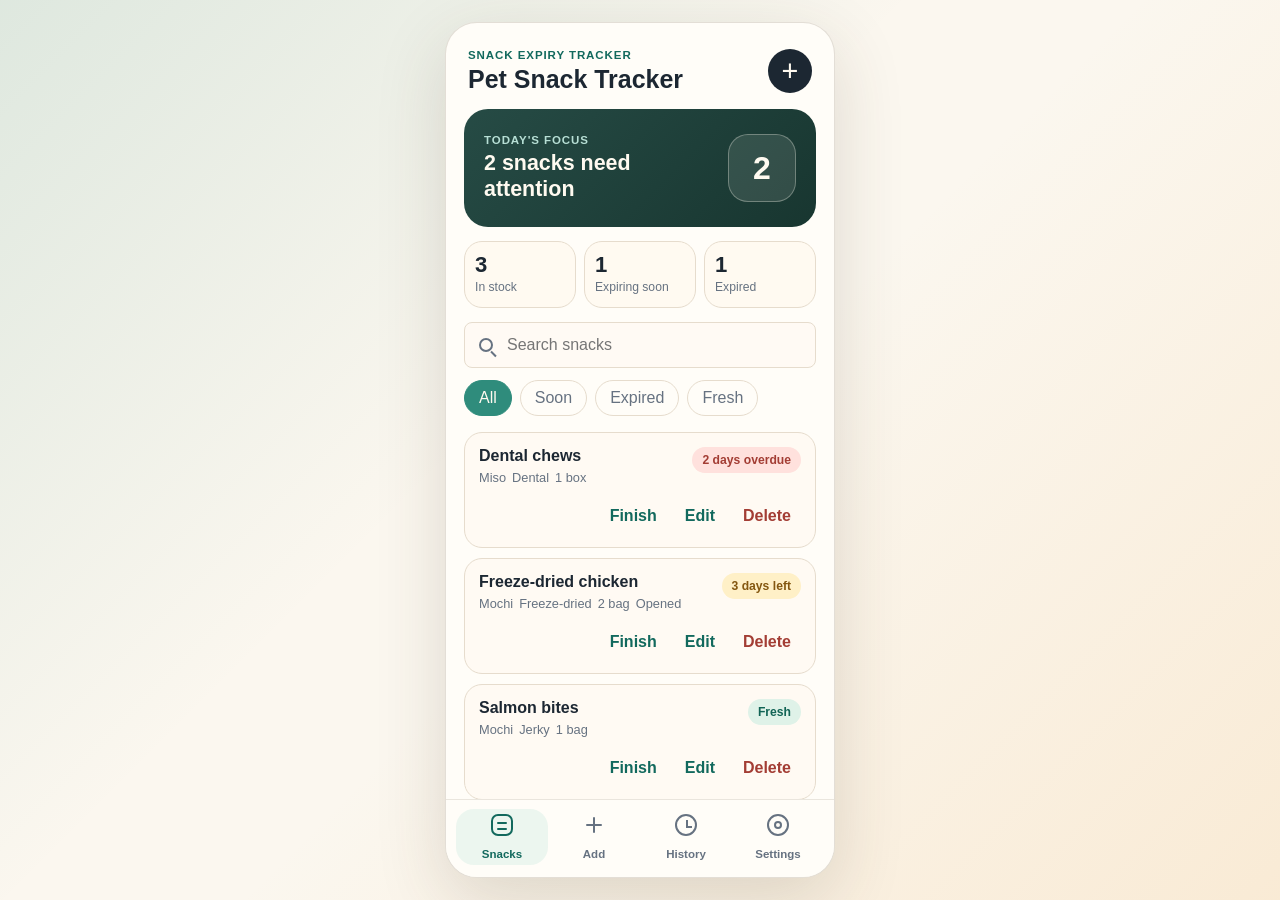
==== index.html @ eae429be "Add pet snack tracker prototype" ====
<!doctype html>
<html lang="en">
<head>
  <meta charset="utf-8">
  <meta name="viewport" content="width=device-width, initial-scale=1">
  <title>Pet Snack Tracker Prototype</title>
  <link rel="stylesheet" href="./styles.css">
</head>
<body>
  <main class="app-shell" aria-label="Pet Snack Tracker prototype">
    <section class="phone-frame">
      <header class="topbar">
        <div>
          <p class="eyebrow" data-i18n="eyebrow">Snack expiry tracker</p>
          <h1 data-i18n="appTitle">Pet Snack Tracker</h1>
        </div>
        <button class="icon-button" type="button" id="quickAddButton" aria-label="Add snack">
          <span aria-hidden="true">+</span>
        </button>
      </header>

      <section class="screen active" id="screen-snacks" aria-labelledby="snacksTitle">
        <div class="hero-panel">
          <div>
            <p class="panel-label" data-i18n="todayFocus">Today's focus</p>
            <h2 id="focusTitle">3 snacks need attention</h2>
          </div>
          <div class="focus-count" aria-hidden="true">
            <span id="focusCount">3</span>
          </div>
        </div>

        <div class="summary-strip" aria-label="Snack summary">
          <div>
            <strong id="totalCount">0</strong>
            <span data-i18n="inStock">In stock</span>
          </div>
          <div>
            <strong id="soonCount">0</strong>
            <span data-i18n="expiringSoon">Expiring soon</span>
          </div>
          <div>
            <strong id="expiredCount">0</strong>
            <span data-i18n="expired">Expired</span>
          </div>
        </div>

        <div class="search-row">
          <label class="search-field">
            <span class="search-icon" aria-hidden="true"></span>
            <input id="searchInput" type="search" autocomplete="off" data-i18n-placeholder="searchPlaceholder" placeholder="Search snacks">
          </label>
        </div>

        <div class="filter-row" role="tablist" aria-label="Snack status filters">
          <button class="filter-chip active" type="button" data-filter="all" data-i18n="filterAll">All</button>
          <button class="filter-chip" type="button" data-filter="soon" data-i18n="filterSoon">Soon</button>
          <button class="filter-chip" type="button" data-filter="expired" data-i18n="filterExpired">Expired</button>
          <button class="filter-chip" type="button" data-filter="fresh" data-i18n="filterFresh">Fresh</button>
        </div>

        <section class="snack-list" id="snackList" aria-live="polite"></section>

        <section class="empty-state hidden" id="emptyState">
          <div class="empty-mark" aria-hidden="true"></div>
          <h2 data-i18n="emptyTitle">No snacks yet</h2>
          <p data-i18n="emptyBody">Add the first treat and we'll keep its expiry date visible.</p>
          <button class="primary-button" type="button" id="emptyAddButton" data-i18n="addSnack">Add Snack</button>
        </section>
      </section>

      <section class="screen" id="screen-add" aria-labelledby="addTitle">
        <div class="section-heading">
          <p class="panel-label" data-i18n="quickEntry">Quick entry</p>
          <h2 id="addTitle" data-i18n="addSnack">Add Snack</h2>
        </div>

        <form class="snack-form" id="snackForm">
          <input type="hidden" id="editingId">

          <label>
            <span data-i18n="snackName">Snack name</span>
            <input id="nameInput" type="text" required maxlength="48" data-i18n-placeholder="snackNamePlaceholder" placeholder="Chicken bites">
          </label>

          <div class="form-grid">
            <label>
              <span data-i18n="petName">Pet</span>
              <input id="petInput" type="text" maxlength="32" data-i18n-placeholder="petNamePlaceholder" placeholder="Mochi">
            </label>
            <label>
              <span data-i18n="category">Category</span>
              <select id="categoryInput">
                <option value="freezeDried" data-i18n="categoryFreezeDried">Freeze-dried</option>
                <option value="canned" data-i18n="categoryCanned">Canned</option>
                <option value="jerky" data-i18n="categoryJerky">Jerky</option>
                <option value="dental" data-i18n="categoryDental">Dental</option>
                <option value="supplement" data-i18n="categorySupplement">Supplement</option>
                <option value="other" data-i18n="categoryOther">Other</option>
              </select>
            </label>
          </div>

          <div class="form-grid">
            <label>
              <span data-i18n="quantity">Quantity</span>
              <input id="quantityInput" type="number" min="1" value="1">
            </label>
            <label>
              <span data-i18n="unit">Unit</span>
              <select id="unitInput">
                <option value="bag" data-i18n="unitBag">bag</option>
                <option value="can" data-i18n="unitCan">can</option>
                <option value="box" data-i18n="unitBox">box</option>
                <option value="stick" data-i18n="unitStick">stick</option>
              </select>
            </label>
          </div>

          <label>
            <span data-i18n="expiryDate">Expiry date</span>
            <input id="expiryInput" type="date" required>
          </label>

          <label class="toggle-row">
            <span>
              <strong data-i18n="opened">Opened</strong>
              <small data-i18n="openedHint">Track treats that should be finished sooner.</small>
            </span>
            <input id="openedInput" type="checkbox">
          </label>

          <label>
            <span data-i18n="reminder">Reminder</span>
            <select id="reminderInput">
              <option value="1" data-i18n="reminder1">1 day before</option>
              <option value="3" data-i18n="reminder3">3 days before</option>
              <option value="7" selected data-i18n="reminder7">7 days before</option>
              <option value="14" data-i18n="reminder14">14 days before</option>
              <option value="30" data-i18n="reminder30">30 days before</option>
            </select>
          </label>

          <label>
            <span data-i18n="notes">Notes</span>
            <textarea id="notesInput" rows="3" maxlength="140" data-i18n-placeholder="notesPlaceholder" placeholder="Shelf location, flavor, or feeding note"></textarea>
          </label>

          <div class="form-actions">
            <button class="secondary-button" type="button" id="cancelEditButton" data-i18n="cancel">Cancel</button>
            <button class="primary-button" type="submit" data-i18n="saveSnack">Save Snack</button>
          </div>
        </form>
      </section>

      <section class="screen" id="screen-history" aria-labelledby="historyTitle">
        <div class="section-heading">
          <p class="panel-label" data-i18n="finishedArchive">Finished archive</p>
          <h2 id="historyTitle" data-i18n="history">History</h2>
        </div>
        <section class="snack-list" id="historyList"></section>
        <section class="empty-state compact hidden" id="historyEmpty">
          <div class="empty-mark" aria-hidden="true"></div>
          <h2 data-i18n="historyEmptyTitle">Nothing finished yet</h2>
          <p data-i18n="historyEmptyBody">Finished snacks will move here automatically.</p>
        </section>
      </section>

      <section class="screen" id="screen-settings" aria-labelledby="settingsTitle">
        <div class="section-heading">
          <p class="panel-label" data-i18n="preferences">Preferences</p>
          <h2 id="settingsTitle" data-i18n="settings">Settings</h2>
        </div>

        <div class="settings-group">
          <label>
            <span data-i18n="language">Language</span>
            <select id="languageSelect">
              <option value="en">English</option>
              <option value="zh">简体中文</option>
            </select>
          </label>

          <label>
            <span data-i18n="defaultReminder">Default reminder</span>
            <select id="defaultReminderSelect">
              <option value="1" data-i18n="reminder1">1 day before</option>
              <option value="3" data-i18n="reminder3">3 days before</option>
              <option value="7" data-i18n="reminder7">7 days before</option>
              <option value="14" data-i18n="reminder14">14 days before</option>
              <option value="30" data-i18n="reminder30">30 days before</option>
            </select>
          </label>

          <button class="secondary-button full-width" type="button" id="resetButton" data-i18n="resetDemo">Reset demo data</button>
        </div>

        <div class="notice-panel">
          <h3 data-i18n="prototypeNoteTitle">Prototype note</h3>
          <p data-i18n="prototypeNoteBody">This version simulates reminder logic. Native notification scheduling comes in the app build.</p>
        </div>
      </section>

      <nav class="bottom-nav" aria-label="Primary navigation">
        <button class="nav-item active" type="button" data-screen="snacks">
          <span class="nav-icon inventory" aria-hidden="true"></span>
          <span data-i18n="navSnacks">Snacks</span>
        </button>
        <button class="nav-item" type="button" data-screen="add">
          <span class="nav-icon add" aria-hidden="true"></span>
          <span data-i18n="navAdd">Add</span>
        </button>
        <button class="nav-item" type="button" data-screen="history">
          <span class="nav-icon history" aria-hidden="true"></span>
          <span data-i18n="navHistory">History</span>
        </button>
        <button class="nav-item" type="button" data-screen="settings">
          <span class="nav-icon settings" aria-hidden="true"></span>
          <span data-i18n="navSettings">Settings</span>
        </button>
      </nav>
    </section>
  </main>

  <script src="./app.js"></script>
</body>
</html>
---- styles.css ----
:root {
  color-scheme: light;
  --ink: #1c2732;
  --ink-soft: #667281;
  --paper: #fbf7ef;
  --surface: #fffdf8;
  --surface-strong: #f4eadb;
  --line: #e6dccd;
  --mint: #2f8c7c;
  --mint-dark: #12695d;
  --apricot: #f0b25f;
  --rose: #d66a5d;
  --green-soft: #dff2e8;
  --yellow-soft: #fff0c7;
  --red-soft: #ffe1dd;
  --shadow: 0 22px 70px rgba(68, 54, 35, 0.16);
  --radius: 8px;
  --ease: cubic-bezier(0.16, 1, 0.3, 1);
}

* {
  box-sizing: border-box;
}

body {
  min-height: 100vh;
  margin: 0;
  overflow-x: hidden;
  background:
    linear-gradient(135deg, rgba(47, 140, 124, 0.14), transparent 42%),
    linear-gradient(315deg, rgba(240, 178, 95, 0.18), transparent 48%),
    var(--paper);
  color: var(--ink);
  font-family: ui-rounded, "SF Pro Rounded", -apple-system, BlinkMacSystemFont, "Segoe UI", sans-serif;
}

button,
input,
select,
textarea {
  font: inherit;
}

button {
  cursor: pointer;
}

.app-shell {
  display: grid;
  width: 100%;
  min-height: 100vh;
  place-items: center;
  padding: 22px;
}

.phone-frame {
  position: relative;
  display: flex;
  width: min(100%, 390px);
  max-width: 100vw;
  height: min(860px, calc(100vh - 44px));
  min-height: 680px;
  flex-direction: column;
  overflow: hidden;
  border: 1px solid rgba(83, 64, 39, 0.16);
  border-radius: 32px;
  background: var(--surface);
  box-shadow: var(--shadow);
}

.topbar {
  display: flex;
  align-items: center;
  justify-content: space-between;
  gap: 18px;
  padding: 26px 22px 16px;
}

.eyebrow,
.panel-label {
  margin: 0 0 5px;
  color: var(--mint-dark);
  font-size: 0.72rem;
  font-weight: 800;
  letter-spacing: 0.08em;
  text-transform: uppercase;
}

h1,
h2,
h3,
p {
  margin-top: 0;
}

h1 {
  margin-bottom: 0;
  font-size: 1.56rem;
  line-height: 1.05;
}

h2 {
  margin-bottom: 0;
  font-size: 1.34rem;
  line-height: 1.18;
}

h3 {
  margin-bottom: 6px;
  font-size: 1rem;
}

.icon-button {
  display: grid;
  width: 44px;
  height: 44px;
  flex: 0 0 auto;
  place-items: center;
  border: 0;
  border-radius: 50%;
  background: var(--ink);
  color: #fffaf0;
  font-size: 1.8rem;
  line-height: 1;
  transition: transform 180ms var(--ease), background 180ms var(--ease);
}

.icon-button:active {
  transform: scale(0.94);
}

.screen {
  display: none;
  flex: 1;
  width: 100%;
  min-width: 0;
  overflow-x: hidden;
  overflow-y: auto;
  padding: 0 18px 92px;
  scrollbar-width: none;
}

.screen::-webkit-scrollbar {
  display: none;
}

.screen.active {
  display: block;
  animation: screenIn 260ms var(--ease);
}

.hero-panel {
  display: flex;
  min-height: 118px;
  align-items: center;
  justify-content: space-between;
  gap: 18px;
  margin-bottom: 14px;
  border-radius: 24px;
  background: linear-gradient(135deg, #264b45, #183630);
  color: #fffaf0;
  padding: 20px;
}

.hero-panel .panel-label {
  color: #b7dfd5;
}

.focus-count {
  display: grid;
  width: 68px;
  height: 68px;
  flex: 0 0 auto;
  place-items: center;
  border: 1px solid rgba(255, 250, 240, 0.3);
  border-radius: 20px;
  background: rgba(255, 250, 240, 0.11);
  font-size: 2rem;
  font-weight: 800;
}

.summary-strip {
  display: grid;
  grid-template-columns: repeat(3, minmax(0, 1fr));
  gap: 8px;
  margin-bottom: 14px;
}

.summary-strip div {
  min-width: 0;
  border: 1px solid var(--line);
  border-radius: 18px;
  background: #fffaf1;
  padding: 12px 10px;
}

.summary-strip strong {
  display: block;
  font-size: 1.38rem;
  line-height: 1;
}

.summary-strip span {
  display: block;
  margin-top: 5px;
  color: var(--ink-soft);
  font-size: 0.76rem;
  line-height: 1.15;
}

.search-row {
  margin-bottom: 12px;
}

.search-field {
  position: relative;
  display: block;
}

.search-field input,
.snack-form input,
.snack-form select,
.snack-form textarea,
.settings-group select {
  width: 100%;
  min-height: 46px;
  border: 1px solid var(--line);
  border-radius: var(--radius);
  background: #fffaf4;
  color: var(--ink);
  outline: none;
  padding: 12px 13px;
  transition: border-color 180ms var(--ease), box-shadow 180ms var(--ease), background 180ms var(--ease);
}

.search-field input {
  padding-left: 42px;
}

.search-field input:focus,
.snack-form input:focus,
.snack-form select:focus,
.snack-form textarea:focus,
.settings-group select:focus {
  border-color: var(--mint);
  background: #fffdf8;
  box-shadow: 0 0 0 4px rgba(47, 140, 124, 0.13);
}

.search-icon {
  position: absolute;
  left: 15px;
  top: 50%;
  width: 14px;
  height: 14px;
  border: 2px solid var(--ink-soft);
  border-radius: 50%;
  transform: translateY(-50%);
}

.search-icon::after {
  position: absolute;
  right: -6px;
  bottom: -5px;
  width: 7px;
  height: 2px;
  background: var(--ink-soft);
  content: "";
  transform: rotate(45deg);
}

.filter-row {
  display: flex;
  gap: 8px;
  margin: 0 -18px 14px;
  overflow-x: auto;
  padding: 0 18px 2px;
  scrollbar-width: none;
}

.filter-row::-webkit-scrollbar {
  display: none;
}

.filter-chip {
  min-height: 36px;
  flex: 0 0 auto;
  border: 1px solid var(--line);
  border-radius: 999px;
  background: transparent;
  color: var(--ink-soft);
  padding: 0 14px;
  transition: background 180ms var(--ease), color 180ms var(--ease), border-color 180ms var(--ease);
}

.filter-chip.active {
  border-color: var(--mint);
  background: var(--mint);
  color: #fffaf0;
}

.snack-list {
  display: grid;
  gap: 10px;
}

.snack-card {
  display: grid;
  grid-template-columns: minmax(0, 1fr) auto;
  gap: 14px;
  align-items: start;
  border: 1px solid var(--line);
  border-radius: 18px;
  background: #fffaf3;
  padding: 14px;
  transition: transform 180ms var(--ease), border-color 180ms var(--ease);
}

.snack-card:focus-within,
.snack-card:hover {
  border-color: rgba(47, 140, 124, 0.42);
  transform: translateY(-1px);
}

.snack-main h3 {
  margin: 0 0 5px;
  font-size: 1rem;
  overflow-wrap: anywhere;
}

.snack-meta {
  display: flex;
  flex-wrap: wrap;
  gap: 6px;
  margin: 0;
  color: var(--ink-soft);
  font-size: 0.8rem;
}

.status-pill {
  display: inline-flex;
  min-height: 26px;
  align-items: center;
  border-radius: 999px;
  padding: 0 10px;
  font-size: 0.76rem;
  font-weight: 800;
  max-width: 112px;
  overflow: hidden;
  text-overflow: ellipsis;
  white-space: nowrap;
}

.status-fresh {
  background: var(--green-soft);
  color: #116455;
}

.status-soon {
  background: var(--yellow-soft);
  color: #845710;
}

.status-expired {
  background: var(--red-soft);
  color: #a33d34;
}

.snack-actions {
  grid-column: 1 / -1;
  display: flex;
  gap: 8px;
  justify-content: flex-end;
}

.text-button {
  min-height: 34px;
  border: 0;
  border-radius: 999px;
  background: transparent;
  color: var(--mint-dark);
  font-weight: 800;
  padding: 0 10px;
}

.text-button.danger {
  color: #a33d34;
}

.section-heading {
  margin: 4px 0 18px;
}

.snack-form,
.settings-group {
  display: grid;
  gap: 14px;
}

.snack-form label,
.settings-group label {
  display: grid;
  gap: 7px;
  color: var(--ink-soft);
  font-size: 0.84rem;
  font-weight: 800;
}

.form-grid {
  display: grid;
  grid-template-columns: minmax(0, 1fr) minmax(0, 1fr);
  gap: 10px;
}

.toggle-row {
  display: flex !important;
  align-items: center;
  justify-content: space-between;
  gap: 12px;
  border: 1px solid var(--line);
  border-radius: 18px;
  background: #fffaf3;
  padding: 14px;
}

.toggle-row small {
  display: block;
  margin-top: 3px;
  color: var(--ink-soft);
  font-weight: 500;
  line-height: 1.35;
}

.toggle-row input {
  width: 48px;
  height: 30px;
  flex: 0 0 auto;
  accent-color: var(--mint);
}

.form-actions {
  display: grid;
  grid-template-columns: 1fr 1.3fr;
  gap: 10px;
  padding-top: 4px;
}

.primary-button,
.secondary-button {
  min-height: 48px;
  border-radius: var(--radius);
  border: 0;
  font-weight: 900;
  transition: transform 180ms var(--ease), background 180ms var(--ease);
}

.primary-button {
  background: var(--mint);
  color: #fffaf0;
}

.secondary-button {
  border: 1px solid var(--line);
  background: #fffaf3;
  color: var(--ink);
}

.primary-button:active,
.secondary-button:active,
.text-button:active,
.nav-item:active {
  transform: scale(0.98);
}

.full-width {
  width: 100%;
}

.empty-state {
  display: grid;
  justify-items: center;
  padding: 42px 20px;
  text-align: center;
}

.empty-state.compact {
  padding-top: 84px;
}

.empty-mark {
  width: 54px;
  height: 54px;
  margin-bottom: 14px;
  border: 2px solid var(--line);
  border-radius: 18px;
  background:
    linear-gradient(90deg, transparent 47%, var(--mint) 48%, var(--mint) 52%, transparent 53%),
    linear-gradient(0deg, transparent 47%, var(--mint) 48%, var(--mint) 52%, transparent 53%),
    #fffaf3;
}

.empty-state p {
  max-width: 280px;
  color: var(--ink-soft);
}

.notice-panel {
  margin-top: 18px;
  border-radius: 18px;
  background: var(--surface-strong);
  padding: 16px;
}

.notice-panel p {
  margin-bottom: 0;
  color: var(--ink-soft);
  line-height: 1.45;
}

.bottom-nav {
  position: absolute;
  bottom: 0;
  left: 0;
  right: 0;
  width: 100%;
  display: grid;
  grid-template-columns: repeat(4, minmax(0, 1fr));
  border-top: 1px solid rgba(83, 64, 39, 0.12);
  background: rgba(255, 253, 248, 0.94);
  padding: 9px 10px 12px;
  backdrop-filter: blur(18px);
}

.nav-item {
  display: grid;
  min-height: 56px;
  min-width: 0;
  place-items: center;
  gap: 3px;
  border: 0;
  border-radius: 18px;
  background: transparent;
  color: var(--ink-soft);
  font-size: 0.72rem;
  font-weight: 900;
}

.nav-item.active {
  background: #ecf6ef;
  color: var(--mint-dark);
}

.nav-icon {
  position: relative;
  display: block;
  width: 22px;
  height: 22px;
}

.nav-icon.inventory {
  border: 2px solid currentColor;
  border-radius: 7px;
}

.nav-icon.inventory::before,
.nav-icon.inventory::after {
  position: absolute;
  left: 4px;
  right: 4px;
  height: 2px;
  border-radius: 999px;
  background: currentColor;
  content: "";
}

.nav-icon.inventory::before {
  top: 6px;
}

.nav-icon.inventory::after {
  top: 12px;
}

.nav-icon.add::before,
.nav-icon.add::after {
  position: absolute;
  left: 3px;
  right: 3px;
  top: 10px;
  height: 2px;
  border-radius: 999px;
  background: currentColor;
  content: "";
}

.nav-icon.add::after {
  transform: rotate(90deg);
}

.nav-icon.history {
  border: 2px solid currentColor;
  border-radius: 50%;
}

.nav-icon.history::before {
  position: absolute;
  left: 9px;
  top: 4px;
  width: 2px;
  height: 7px;
  background: currentColor;
  content: "";
}

.nav-icon.history::after {
  position: absolute;
  left: 9px;
  top: 10px;
  width: 6px;
  height: 2px;
  background: currentColor;
  content: "";
}

.nav-icon.settings {
  border: 2px solid currentColor;
  border-radius: 50%;
}

.nav-icon.settings::before {
  position: absolute;
  inset: 5px;
  border: 2px solid currentColor;
  border-radius: 50%;
  content: "";
}

.hidden {
  display: none !important;
}

@keyframes screenIn {
  from {
    opacity: 0;
    transform: translateY(8px);
  }
  to {
    opacity: 1;
    transform: translateY(0);
  }
}

@media (max-width: 520px) {
  .app-shell {
    padding: 0;
  }

  .phone-frame {
    width: 100%;
    max-width: 100%;
    height: 100vh;
    min-height: 100vh;
    border: 0;
    border-radius: 0;
  }
}

@media (prefers-reduced-motion: reduce) {
  *,
  *::before,
  *::after {
    animation-duration: 0.01ms !important;
    scroll-behavior: auto !important;
    transition-duration: 0.01ms !important;
  }
}
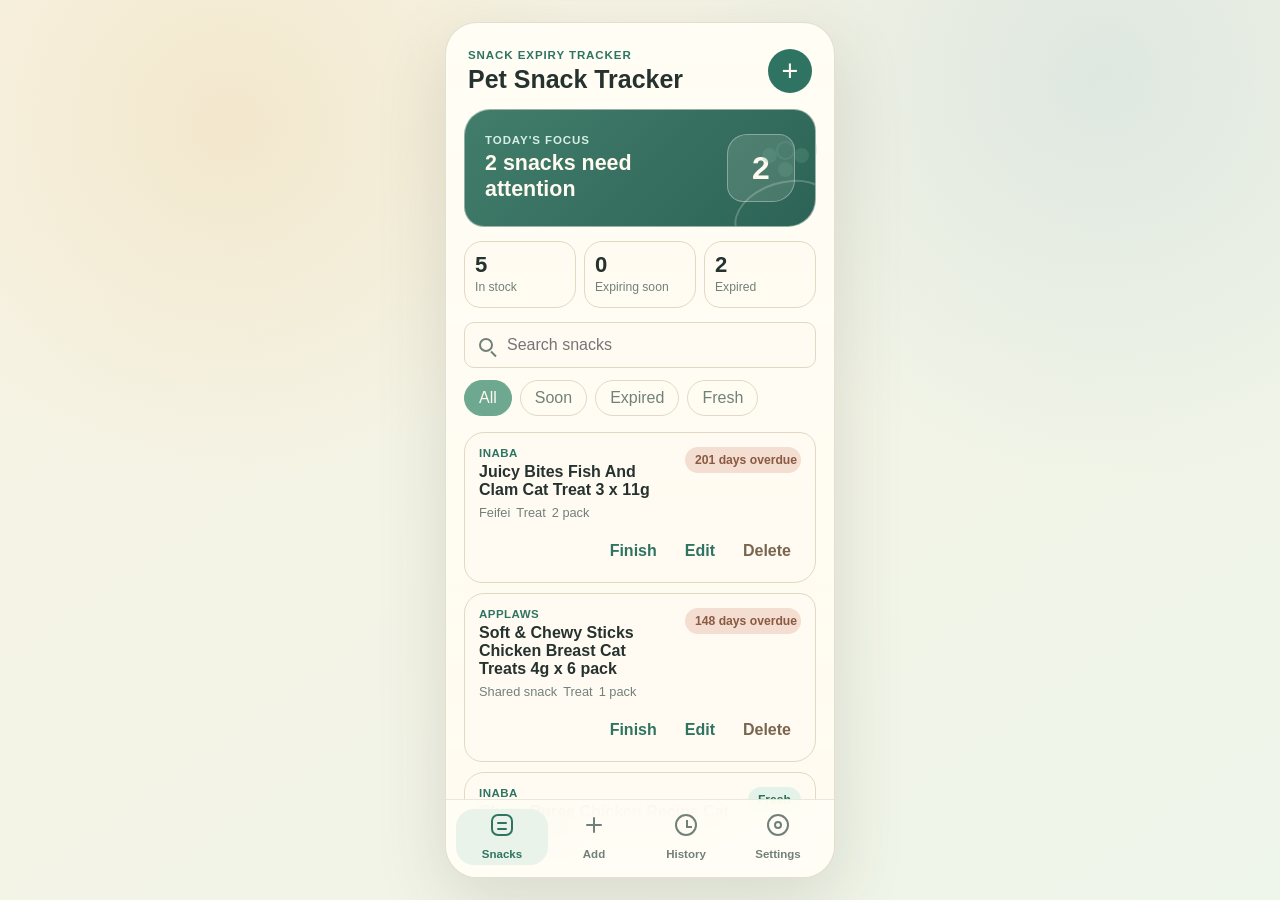
==== commit 89da1ee5: "Update prototype with pets and autocomplete" ====
--- a/index.html
+++ b/index.html
@@ -23,10 +23,10 @@
         <div class="hero-panel">
           <div>
             <p class="panel-label" data-i18n="todayFocus">Today's focus</p>
-            <h2 id="focusTitle">3 snacks need attention</h2>
+            <h2 id="focusTitle">Everything looks fresh</h2>
           </div>
           <div class="focus-count" aria-hidden="true">
-            <span id="focusCount">3</span>
+            <span id="focusCount">0</span>
           </div>
         </div>
 
@@ -75,44 +75,72 @@
           <h2 id="addTitle" data-i18n="addSnack">Add Snack</h2>
         </div>
 
+        <button class="scan-button" type="button" id="scanButton">
+          <span class="scan-icon" aria-hidden="true"></span>
+          <span>
+            <strong data-i18n="scanProduct">Scan product code</strong>
+            <small data-i18n="scanHint">Coming in native app. Manual entry works now.</small>
+          </span>
+        </button>
+
         <form class="snack-form" id="snackForm">
           <input type="hidden" id="editingId">
 
           <label>
-            <span data-i18n="snackName">Snack name</span>
-            <input id="nameInput" type="text" required maxlength="48" data-i18n-placeholder="snackNamePlaceholder" placeholder="Chicken bites">
+            <span data-i18n="brand">Brand</span>
+            <input id="brandInput" list="brandOptions" type="text" maxlength="48" autocomplete="off" data-i18n-placeholder="brandPlaceholder" placeholder="Inaba">
+            <datalist id="brandOptions"></datalist>
+          </label>
+
+          <label>
+            <span data-i18n="productName">Product name</span>
+            <input id="nameInput" list="productOptions" type="text" required maxlength="96" autocomplete="off" data-i18n-placeholder="snackNamePlaceholder" placeholder="Churu Puree Chicken Recipe">
+            <datalist id="productOptions"></datalist>
+          </label>
+
+          <label>
+            <span data-i18n="pets">Pets</span>
+            <div class="pet-picker" id="petPicker" aria-label="Pet picker"></div>
+            <small class="field-help" data-i18n="petPickerHelp">Choose one, many, or leave empty for a shared snack.</small>
           </label>
 
           <div class="form-grid">
-            <label>
-              <span data-i18n="petName">Pet</span>
-              <input id="petInput" type="text" maxlength="32" data-i18n-placeholder="petNamePlaceholder" placeholder="Mochi">
-            </label>
             <label>
               <span data-i18n="category">Category</span>
               <select id="categoryInput">
-                <option value="freezeDried" data-i18n="categoryFreezeDried">Freeze-dried</option>
-                <option value="canned" data-i18n="categoryCanned">Canned</option>
-                <option value="jerky" data-i18n="categoryJerky">Jerky</option>
+                <option value="treat" data-i18n="categoryTreat">Treat</option>
+                <option value="wetFood" data-i18n="categoryWetFood">Wet food</option>
+                <option value="dryFood" data-i18n="categoryDryFood">Dry food</option>
                 <option value="dental" data-i18n="categoryDental">Dental</option>
                 <option value="supplement" data-i18n="categorySupplement">Supplement</option>
                 <option value="other" data-i18n="categoryOther">Other</option>
               </select>
             </label>
-          </div>
-
-          <div class="form-grid">
             <label>
               <span data-i18n="quantity">Quantity</span>
               <input id="quantityInput" type="number" min="1" value="1">
             </label>
+          </div>
+
+          <div class="form-grid">
             <label>
               <span data-i18n="unit">Unit</span>
               <select id="unitInput">
+                <option value="pack" data-i18n="unitPack">pack</option>
                 <option value="bag" data-i18n="unitBag">bag</option>
                 <option value="can" data-i18n="unitCan">can</option>
                 <option value="box" data-i18n="unitBox">box</option>
                 <option value="stick" data-i18n="unitStick">stick</option>
+              </select>
+            </label>
+            <label>
+              <span data-i18n="reminder">Reminder</span>
+              <select id="reminderInput">
+                <option value="1" data-i18n="reminder1">1 day before</option>
+                <option value="3" data-i18n="reminder3">3 days before</option>
+                <option value="7" selected data-i18n="reminder7">7 days before</option>
+                <option value="14" data-i18n="reminder14">14 days before</option>
+                <option value="30" data-i18n="reminder30">30 days before</option>
               </select>
             </label>
           </div>
@@ -131,17 +159,6 @@
           </label>
 
           <label>
-            <span data-i18n="reminder">Reminder</span>
-            <select id="reminderInput">
-              <option value="1" data-i18n="reminder1">1 day before</option>
-              <option value="3" data-i18n="reminder3">3 days before</option>
-              <option value="7" selected data-i18n="reminder7">7 days before</option>
-              <option value="14" data-i18n="reminder14">14 days before</option>
-              <option value="30" data-i18n="reminder30">30 days before</option>
-            </select>
-          </label>
-
-          <label>
             <span data-i18n="notes">Notes</span>
             <textarea id="notesInput" rows="3" maxlength="140" data-i18n-placeholder="notesPlaceholder" placeholder="Shelf location, flavor, or feeding note"></textarea>
           </label>
@@ -173,6 +190,14 @@
         </div>
 
         <div class="settings-group">
+          <button class="settings-link" type="button" id="managePetsButton">
+            <span>
+              <strong data-i18n="managePets">Manage pets</strong>
+              <small id="petsSummary">2 pets</small>
+            </span>
+            <span aria-hidden="true">›</span>
+          </button>
+
           <label>
             <span data-i18n="language">Language</span>
             <select id="languageSelect">
@@ -201,6 +226,35 @@
         </div>
       </section>
 
+      <section class="screen" id="screen-pets" aria-labelledby="petsTitle">
+        <div class="section-heading with-action">
+          <div>
+            <p class="panel-label" data-i18n="household">Household</p>
+            <h2 id="petsTitle" data-i18n="managePets">Manage pets</h2>
+          </div>
+          <button class="small-button" type="button" id="backToSettingsButton" data-i18n="settings">Settings</button>
+        </div>
+
+        <form class="pet-form" id="petForm">
+          <input type="hidden" id="editingPetId">
+          <label>
+            <span data-i18n="petName">Pet name</span>
+            <input id="petNameInput" type="text" maxlength="32" data-i18n-placeholder="petNamePlaceholder" placeholder="Feifei">
+          </label>
+          <label>
+            <span data-i18n="species">Species</span>
+            <select id="speciesInput">
+              <option value="cat" data-i18n="speciesCat">Cat</option>
+              <option value="dog" data-i18n="speciesDog">Dog</option>
+              <option value="other" data-i18n="speciesOther">Other</option>
+            </select>
+          </label>
+          <button class="primary-button" type="submit" data-i18n="savePet">Save Pet</button>
+        </form>
+
+        <section class="pet-list" id="petList"></section>
+      </section>
+
       <nav class="bottom-nav" aria-label="Primary navigation">
         <button class="nav-item active" type="button" data-screen="snacks">
           <span class="nav-icon inventory" aria-hidden="true"></span>
--- a/styles.css
+++ b/styles.css
@@ -1,20 +1,21 @@
 :root {
   color-scheme: light;
-  --ink: #1c2732;
-  --ink-soft: #667281;
-  --paper: #fbf7ef;
-  --surface: #fffdf8;
-  --surface-strong: #f4eadb;
-  --line: #e6dccd;
-  --mint: #2f8c7c;
-  --mint-dark: #12695d;
-  --apricot: #f0b25f;
-  --rose: #d66a5d;
-  --green-soft: #dff2e8;
-  --yellow-soft: #fff0c7;
-  --red-soft: #ffe1dd;
-  --shadow: 0 22px 70px rgba(68, 54, 35, 0.16);
-  --radius: 8px;
+  --ink: #26322f;
+  --ink-soft: #71817a;
+  --paper: #f7f4e9;
+  --surface: #fffdf5;
+  --surface-soft: #f4eedf;
+  --line: #e2d9c4;
+  --sage: #6fa890;
+  --sage-dark: #2f7463;
+  --sky: #8ab6c8;
+  --honey: #e3b86f;
+  --lavender: #b6a7d8;
+  --mint-soft: #e3f3e9;
+  --gold-soft: #fff0c4;
+  --clay-soft: #f4ddd1;
+  --shadow: 0 22px 70px rgba(67, 58, 37, 0.15);
+  --radius: 10px;
   --ease: cubic-bezier(0.16, 1, 0.3, 1);
 }
 
@@ -27,9 +28,9 @@
   margin: 0;
   overflow-x: hidden;
   background:
-    linear-gradient(135deg, rgba(47, 140, 124, 0.14), transparent 42%),
-    linear-gradient(315deg, rgba(240, 178, 95, 0.18), transparent 48%),
-    var(--paper);
+    radial-gradient(circle at 18% 14%, rgba(227, 184, 111, 0.2), transparent 28%),
+    radial-gradient(circle at 86% 8%, rgba(138, 182, 200, 0.2), transparent 30%),
+    linear-gradient(145deg, #f8f3e3, #eef5ea);
   color: var(--ink);
   font-family: ui-rounded, "SF Pro Rounded", -apple-system, BlinkMacSystemFont, "Segoe UI", sans-serif;
 }
@@ -62,10 +63,41 @@
   min-height: 680px;
   flex-direction: column;
   overflow: hidden;
-  border: 1px solid rgba(83, 64, 39, 0.16);
+  border: 1px solid rgba(91, 72, 43, 0.16);
   border-radius: 32px;
-  background: var(--surface);
+  background:
+    linear-gradient(180deg, rgba(255, 253, 245, 0.94), rgba(255, 251, 239, 0.98)),
+    var(--surface);
   box-shadow: var(--shadow);
+}
+
+.phone-frame::before {
+  position: absolute;
+  top: 92px;
+  right: 18px;
+  width: 58px;
+  height: 58px;
+  border: 2px solid rgba(111, 168, 144, 0.25);
+  border-radius: 48% 52% 45% 55%;
+  content: "";
+  pointer-events: none;
+  transform: rotate(-12deg);
+}
+
+.phone-frame::after {
+  position: absolute;
+  top: 118px;
+  right: 39px;
+  width: 15px;
+  height: 15px;
+  border: 2px solid rgba(111, 168, 144, 0.25);
+  border-radius: 50%;
+  box-shadow:
+    -16px 5px 0 -2px rgba(111, 168, 144, 0.25),
+    16px 5px 0 -2px rgba(111, 168, 144, 0.25),
+    0 19px 0 -2px rgba(111, 168, 144, 0.25);
+  content: "";
+  pointer-events: none;
 }
 
 .topbar {
@@ -79,9 +111,9 @@
 .eyebrow,
 .panel-label {
   margin: 0 0 5px;
-  color: var(--mint-dark);
+  color: var(--sage-dark);
   font-size: 0.72rem;
-  font-weight: 800;
+  font-weight: 900;
   letter-spacing: 0.08em;
   text-transform: uppercase;
 }
@@ -118,7 +150,7 @@
   place-items: center;
   border: 0;
   border-radius: 50%;
-  background: var(--ink);
+  background: var(--sage-dark);
   color: #fffaf0;
   font-size: 1.8rem;
   line-height: 1;
@@ -150,20 +182,35 @@
 }
 
 .hero-panel {
+  position: relative;
   display: flex;
   min-height: 118px;
   align-items: center;
   justify-content: space-between;
   gap: 18px;
   margin-bottom: 14px;
-  border-radius: 24px;
-  background: linear-gradient(135deg, #264b45, #183630);
+  overflow: hidden;
+  border: 1px solid rgba(255, 250, 240, 0.48);
+  border-radius: 26px 22px 28px 20px;
+  background: linear-gradient(135deg, #427d6b, #2c6356);
   color: #fffaf0;
   padding: 20px;
 }
 
+.hero-panel::after {
+  position: absolute;
+  right: -18px;
+  bottom: -20px;
+  width: 96px;
+  height: 60px;
+  border: 2px solid rgba(255, 250, 240, 0.22);
+  border-radius: 50%;
+  content: "";
+  transform: rotate(-18deg);
+}
+
 .hero-panel .panel-label {
-  color: #b7dfd5;
+  color: #d6efe4;
 }
 
 .focus-count {
@@ -172,11 +219,11 @@
   height: 68px;
   flex: 0 0 auto;
   place-items: center;
-  border: 1px solid rgba(255, 250, 240, 0.3);
-  border-radius: 20px;
-  background: rgba(255, 250, 240, 0.11);
+  border: 1px solid rgba(255, 250, 240, 0.34);
+  border-radius: 20px 16px 22px;
+  background: rgba(255, 250, 240, 0.13);
   font-size: 2rem;
-  font-weight: 800;
+  font-weight: 900;
 }
 
 .summary-strip {
@@ -186,11 +233,19 @@
   margin-bottom: 14px;
 }
 
+.summary-strip div,
+.snack-card,
+.notice-panel,
+.settings-link,
+.pet-card,
+.scan-button {
+  border: 1px solid var(--line);
+  background: rgba(255, 252, 243, 0.86);
+}
+
 .summary-strip div {
   min-width: 0;
-  border: 1px solid var(--line);
-  border-radius: 18px;
-  background: #fffaf1;
+  border-radius: 18px 16px 20px;
   padding: 12px 10px;
 }
 
@@ -219,14 +274,16 @@
 
 .search-field input,
 .snack-form input,
+.pet-form input,
 .snack-form select,
+.pet-form select,
 .snack-form textarea,
 .settings-group select {
   width: 100%;
   min-height: 46px;
   border: 1px solid var(--line);
   border-radius: var(--radius);
-  background: #fffaf4;
+  background: rgba(255, 252, 243, 0.86);
   color: var(--ink);
   outline: none;
   padding: 12px 13px;
@@ -239,12 +296,14 @@
 
 .search-field input:focus,
 .snack-form input:focus,
+.pet-form input:focus,
 .snack-form select:focus,
+.pet-form select:focus,
 .snack-form textarea:focus,
 .settings-group select:focus {
-  border-color: var(--mint);
-  background: #fffdf8;
-  box-shadow: 0 0 0 4px rgba(47, 140, 124, 0.13);
+  border-color: var(--sage);
+  background: #fffdf5;
+  box-shadow: 0 0 0 4px rgba(111, 168, 144, 0.16);
 }
 
 .search-icon {
@@ -287,19 +346,20 @@
   flex: 0 0 auto;
   border: 1px solid var(--line);
   border-radius: 999px;
-  background: transparent;
+  background: rgba(255, 252, 243, 0.7);
   color: var(--ink-soft);
   padding: 0 14px;
   transition: background 180ms var(--ease), color 180ms var(--ease), border-color 180ms var(--ease);
 }
 
 .filter-chip.active {
-  border-color: var(--mint);
-  background: var(--mint);
+  border-color: var(--sage);
+  background: var(--sage);
   color: #fffaf0;
 }
 
-.snack-list {
+.snack-list,
+.pet-list {
   display: grid;
   gap: 10px;
 }
@@ -309,21 +369,28 @@
   grid-template-columns: minmax(0, 1fr) auto;
   gap: 14px;
   align-items: start;
-  border: 1px solid var(--line);
-  border-radius: 18px;
-  background: #fffaf3;
+  border-radius: 20px 16px 22px 18px;
   padding: 14px;
   transition: transform 180ms var(--ease), border-color 180ms var(--ease);
 }
 
 .snack-card:focus-within,
 .snack-card:hover {
-  border-color: rgba(47, 140, 124, 0.42);
+  border-color: rgba(111, 168, 144, 0.5);
   transform: translateY(-1px);
 }
 
+.brand-line {
+  margin: 0 0 4px;
+  color: var(--sage-dark);
+  font-size: 0.72rem;
+  font-weight: 900;
+  letter-spacing: 0.04em;
+  text-transform: uppercase;
+}
+
 .snack-main h3 {
-  margin: 0 0 5px;
+  margin: 0 0 6px;
   font-size: 1rem;
   overflow-wrap: anywhere;
 }
@@ -344,29 +411,30 @@
   border-radius: 999px;
   padding: 0 10px;
   font-size: 0.76rem;
-  font-weight: 800;
-  max-width: 112px;
+  font-weight: 900;
+  max-width: 116px;
   overflow: hidden;
   text-overflow: ellipsis;
   white-space: nowrap;
 }
 
 .status-fresh {
-  background: var(--green-soft);
-  color: #116455;
+  background: var(--mint-soft);
+  color: #2b6f5d;
 }
 
 .status-soon {
-  background: var(--yellow-soft);
-  color: #845710;
+  background: var(--gold-soft);
+  color: #806019;
 }
 
 .status-expired {
-  background: var(--red-soft);
-  color: #a33d34;
-}
-
-.snack-actions {
+  background: var(--clay-soft);
+  color: #8a5a42;
+}
+
+.snack-actions,
+.pet-actions {
   grid-column: 1 / -1;
   display: flex;
   gap: 8px;
@@ -378,38 +446,134 @@
   border: 0;
   border-radius: 999px;
   background: transparent;
-  color: var(--mint-dark);
-  font-weight: 800;
+  color: var(--sage-dark);
+  font-weight: 900;
   padding: 0 10px;
 }
 
 .text-button.danger {
-  color: #a33d34;
+  color: #7a654f;
 }
 
 .section-heading {
   margin: 4px 0 18px;
 }
 
+.section-heading.with-action {
+  display: flex;
+  align-items: start;
+  justify-content: space-between;
+  gap: 12px;
+}
+
 .snack-form,
-.settings-group {
+.settings-group,
+.pet-form {
   display: grid;
   gap: 14px;
 }
 
 .snack-form label,
-.settings-group label {
+.settings-group label,
+.pet-form label {
   display: grid;
   gap: 7px;
   color: var(--ink-soft);
   font-size: 0.84rem;
-  font-weight: 800;
+  font-weight: 900;
+}
+
+.field-help {
+  display: block;
+  color: var(--ink-soft);
+  font-size: 0.76rem;
+  font-weight: 600;
+  line-height: 1.35;
 }
 
 .form-grid {
   display: grid;
   grid-template-columns: minmax(0, 1fr) minmax(0, 1fr);
   gap: 10px;
+}
+
+.pet-picker {
+  display: flex;
+  flex-wrap: wrap;
+  gap: 8px;
+}
+
+.pet-chip {
+  min-height: 38px;
+  border: 1px solid var(--line);
+  border-radius: 999px;
+  background: rgba(255, 252, 243, 0.74);
+  color: var(--ink-soft);
+  font-weight: 900;
+  padding: 0 13px;
+}
+
+.pet-chip.active {
+  border-color: var(--sage);
+  background: var(--mint-soft);
+  color: var(--sage-dark);
+}
+
+.scan-button,
+.settings-link {
+  display: flex;
+  width: 100%;
+  align-items: center;
+  justify-content: space-between;
+  gap: 12px;
+  margin-bottom: 14px;
+  border-radius: 20px 16px 22px;
+  color: var(--ink);
+  padding: 14px;
+  text-align: left;
+}
+
+.settings-link {
+  margin-bottom: 0;
+}
+
+.scan-button small,
+.settings-link small {
+  display: block;
+  margin-top: 3px;
+  color: var(--ink-soft);
+  font-size: 0.76rem;
+}
+
+.scan-icon {
+  position: relative;
+  width: 34px;
+  height: 34px;
+  flex: 0 0 auto;
+  border: 2px solid var(--sage);
+  border-radius: 10px;
+}
+
+.scan-icon::before,
+.scan-icon::after {
+  position: absolute;
+  background: var(--sage);
+  content: "";
+}
+
+.scan-icon::before {
+  left: 7px;
+  right: 7px;
+  top: 15px;
+  height: 2px;
+}
+
+.scan-icon::after {
+  bottom: 6px;
+  left: 6px;
+  width: 14px;
+  height: 2px;
+  box-shadow: 7px -9px 0 var(--sage);
 }
 
 .toggle-row {
@@ -418,8 +582,8 @@
   justify-content: space-between;
   gap: 12px;
   border: 1px solid var(--line);
-  border-radius: 18px;
-  background: #fffaf3;
+  border-radius: 20px 16px 22px;
+  background: rgba(255, 252, 243, 0.74);
   padding: 14px;
 }
 
@@ -427,7 +591,7 @@
   display: block;
   margin-top: 3px;
   color: var(--ink-soft);
-  font-weight: 500;
+  font-weight: 600;
   line-height: 1.35;
 }
 
@@ -435,7 +599,7 @@
   width: 48px;
   height: 30px;
   flex: 0 0 auto;
-  accent-color: var(--mint);
+  accent-color: var(--sage);
 }
 
 .form-actions {
@@ -446,7 +610,8 @@
 }
 
 .primary-button,
-.secondary-button {
+.secondary-button,
+.small-button {
   min-height: 48px;
   border-radius: var(--radius);
   border: 0;
@@ -455,20 +620,28 @@
 }
 
 .primary-button {
-  background: var(--mint);
+  background: var(--sage-dark);
   color: #fffaf0;
 }
 
-.secondary-button {
+.secondary-button,
+.small-button {
   border: 1px solid var(--line);
-  background: #fffaf3;
+  background: rgba(255, 252, 243, 0.8);
   color: var(--ink);
+}
+
+.small-button {
+  min-height: 36px;
+  padding: 0 12px;
 }
 
 .primary-button:active,
 .secondary-button:active,
+.small-button:active,
 .text-button:active,
-.nav-item:active {
+.nav-item:active,
+.pet-chip:active {
   transform: scale(0.98);
 }
 
@@ -492,11 +665,11 @@
   height: 54px;
   margin-bottom: 14px;
   border: 2px solid var(--line);
-  border-radius: 18px;
+  border-radius: 20px 16px 22px;
   background:
-    linear-gradient(90deg, transparent 47%, var(--mint) 48%, var(--mint) 52%, transparent 53%),
-    linear-gradient(0deg, transparent 47%, var(--mint) 48%, var(--mint) 52%, transparent 53%),
-    #fffaf3;
+    linear-gradient(90deg, transparent 47%, var(--sage) 48%, var(--sage) 52%, transparent 53%),
+    linear-gradient(0deg, transparent 47%, var(--sage) 48%, var(--sage) 52%, transparent 53%),
+    rgba(255, 252, 243, 0.86);
 }
 
 .empty-state p {
@@ -506,8 +679,7 @@
 
 .notice-panel {
   margin-top: 18px;
-  border-radius: 18px;
-  background: var(--surface-strong);
+  border-radius: 20px 16px 22px;
   padding: 16px;
 }
 
@@ -515,6 +687,64 @@
   margin-bottom: 0;
   color: var(--ink-soft);
   line-height: 1.45;
+}
+
+.pet-form {
+  margin-bottom: 16px;
+  border: 1px solid var(--line);
+  border-radius: 22px 18px 24px;
+  background: rgba(255, 252, 243, 0.72);
+  padding: 14px;
+}
+
+.pet-card {
+  display: flex;
+  align-items: center;
+  justify-content: space-between;
+  gap: 12px;
+  border-radius: 20px 16px 22px;
+  padding: 14px;
+}
+
+.pet-card strong {
+  display: block;
+}
+
+.pet-card span {
+  display: block;
+  margin-top: 4px;
+  color: var(--ink-soft);
+  font-size: 0.8rem;
+}
+
+.pet-card::before {
+  display: grid;
+  width: 38px;
+  height: 38px;
+  flex: 0 0 auto;
+  place-items: center;
+  border-radius: 50%;
+  content: "";
+}
+
+.pet-card.pet-sage::before,
+.pet-chip.pet-sage.active {
+  background: var(--mint-soft);
+}
+
+.pet-card.pet-sky::before,
+.pet-chip.pet-sky.active {
+  background: #e2f1f6;
+}
+
+.pet-card.pet-honey::before,
+.pet-chip.pet-honey.active {
+  background: #fff1cf;
+}
+
+.pet-card.pet-lavender::before,
+.pet-chip.pet-lavender.active {
+  background: #eee8fb;
 }
 
 .bottom-nav {
@@ -525,8 +755,8 @@
   width: 100%;
   display: grid;
   grid-template-columns: repeat(4, minmax(0, 1fr));
-  border-top: 1px solid rgba(83, 64, 39, 0.12);
-  background: rgba(255, 253, 248, 0.94);
+  border-top: 1px solid rgba(91, 72, 43, 0.12);
+  background: rgba(255, 253, 245, 0.94);
   padding: 9px 10px 12px;
   backdrop-filter: blur(18px);
 }
@@ -546,8 +776,8 @@
 }
 
 .nav-item.active {
-  background: #ecf6ef;
-  color: var(--mint-dark);
+  background: #e9f3ea;
+  color: var(--sage-dark);
 }
 
 .nav-icon {
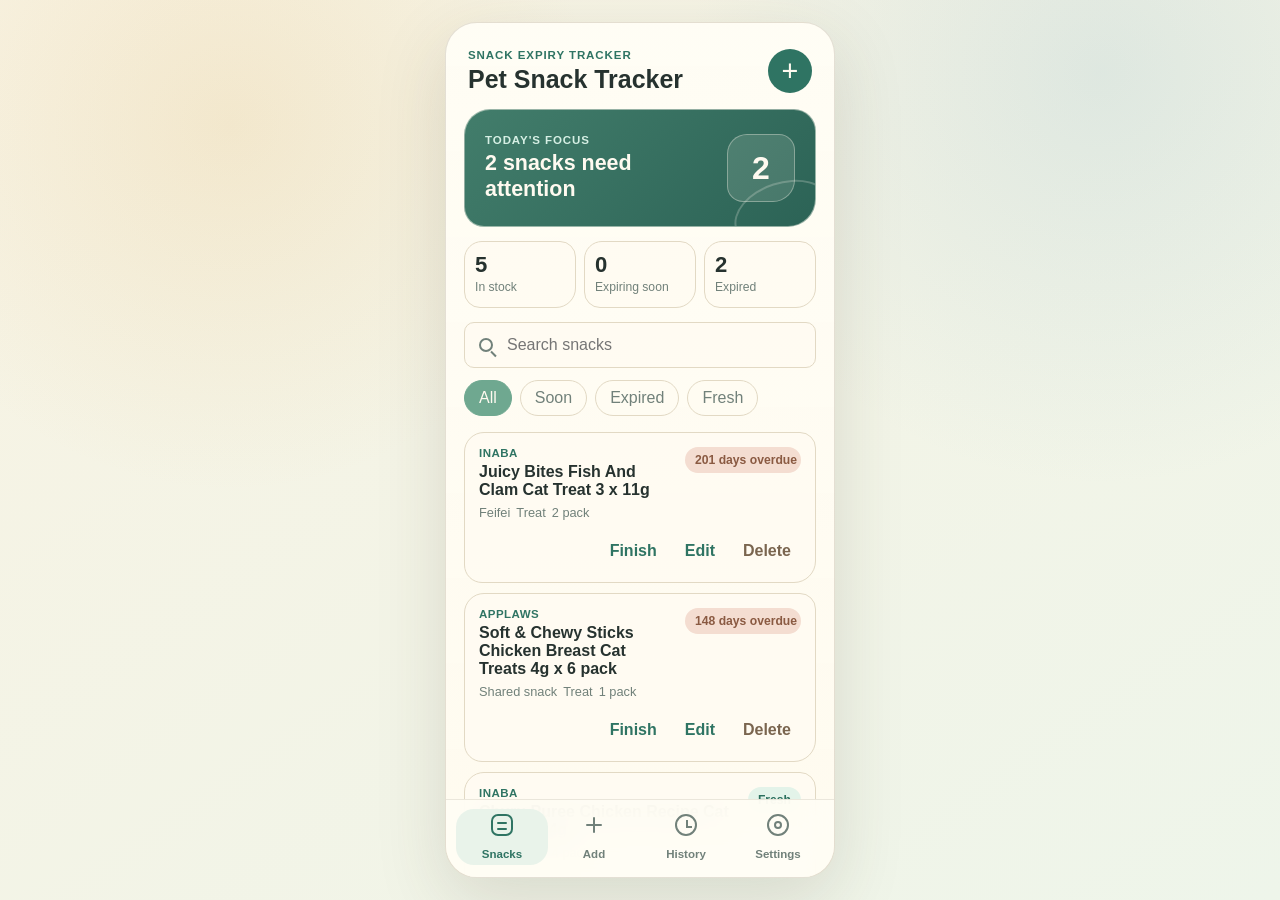
==== commit 4539176a: "Use proper paw icon decoration" ====
--- a/index.html
+++ b/index.html
@@ -9,6 +9,16 @@
 <body>
   <main class="app-shell" aria-label="Pet Snack Tracker prototype">
     <section class="phone-frame">
+      <div class="paw-decoration" aria-hidden="true">
+        <svg viewBox="0 0 24 24" focusable="false">
+          <g fill="none" stroke="currentColor" stroke-linecap="round" stroke-linejoin="round" stroke-width="2">
+            <circle fill="currentColor" cx="11" cy="4" r="2"></circle>
+            <circle fill="currentColor" cx="18" cy="8" r="2"></circle>
+            <circle fill="currentColor" cx="20" cy="16" r="2"></circle>
+            <path fill="currentColor" d="M9 10a5 5 0 0 1 5 5v3.5a3.5 3.5 0 0 1-6.84 1.045q-.64-2.065-2.7-2.705A3.5 3.5 0 0 1 5.5 10Z"></path>
+          </g>
+        </svg>
+      </div>
       <header class="topbar">
         <div>
           <p class="eyebrow" data-i18n="eyebrow">Snack expiry tracker</p>
--- a/styles.css
+++ b/styles.css
@@ -71,33 +71,22 @@
   box-shadow: var(--shadow);
 }
 
-.phone-frame::before {
-  position: absolute;
-  top: 92px;
-  right: 18px;
+.paw-decoration {
+  position: absolute;
+  top: 86px;
+  right: 30px;
   width: 58px;
   height: 58px;
-  border: 2px solid rgba(111, 168, 144, 0.25);
-  border-radius: 48% 52% 45% 55%;
-  content: "";
+  color: rgba(111, 168, 144, 0.13);
   pointer-events: none;
-  transform: rotate(-12deg);
-}
-
-.phone-frame::after {
-  position: absolute;
-  top: 118px;
-  right: 39px;
-  width: 15px;
-  height: 15px;
-  border: 2px solid rgba(111, 168, 144, 0.25);
-  border-radius: 50%;
-  box-shadow:
-    -16px 5px 0 -2px rgba(111, 168, 144, 0.25),
-    16px 5px 0 -2px rgba(111, 168, 144, 0.25),
-    0 19px 0 -2px rgba(111, 168, 144, 0.25);
-  content: "";
-  pointer-events: none;
+  transform: rotate(-11deg);
+  z-index: 0;
+}
+
+.paw-decoration svg {
+  display: block;
+  width: 100%;
+  height: 100%;
 }
 
 .topbar {
@@ -550,30 +539,34 @@
   width: 34px;
   height: 34px;
   flex: 0 0 auto;
-  border: 2px solid var(--sage);
   border-radius: 10px;
+  background:
+    linear-gradient(var(--sage), var(--sage)) 9px 12px / 4px 12px no-repeat,
+    linear-gradient(var(--sage), var(--sage)) 15px 10px / 2px 14px no-repeat,
+    linear-gradient(var(--sage), var(--sage)) 20px 12px / 5px 12px no-repeat,
+    linear-gradient(var(--sage), var(--sage)) 27px 10px / 2px 14px no-repeat;
 }
 
 .scan-icon::before,
 .scan-icon::after {
   position: absolute;
+  content: "";
+}
+
+.scan-icon::before {
+  inset: 0;
+  border: 2px solid var(--sage);
+  border-radius: 12px;
+}
+
+.scan-icon::after {
+  left: 8px;
+  right: 8px;
+  bottom: 7px;
+  height: 2px;
+  border-radius: 999px;
   background: var(--sage);
-  content: "";
-}
-
-.scan-icon::before {
-  left: 7px;
-  right: 7px;
-  top: 15px;
-  height: 2px;
-}
-
-.scan-icon::after {
-  bottom: 6px;
-  left: 6px;
-  width: 14px;
-  height: 2px;
-  box-shadow: 7px -9px 0 var(--sage);
+  opacity: 0.85;
 }
 
 .toggle-row {
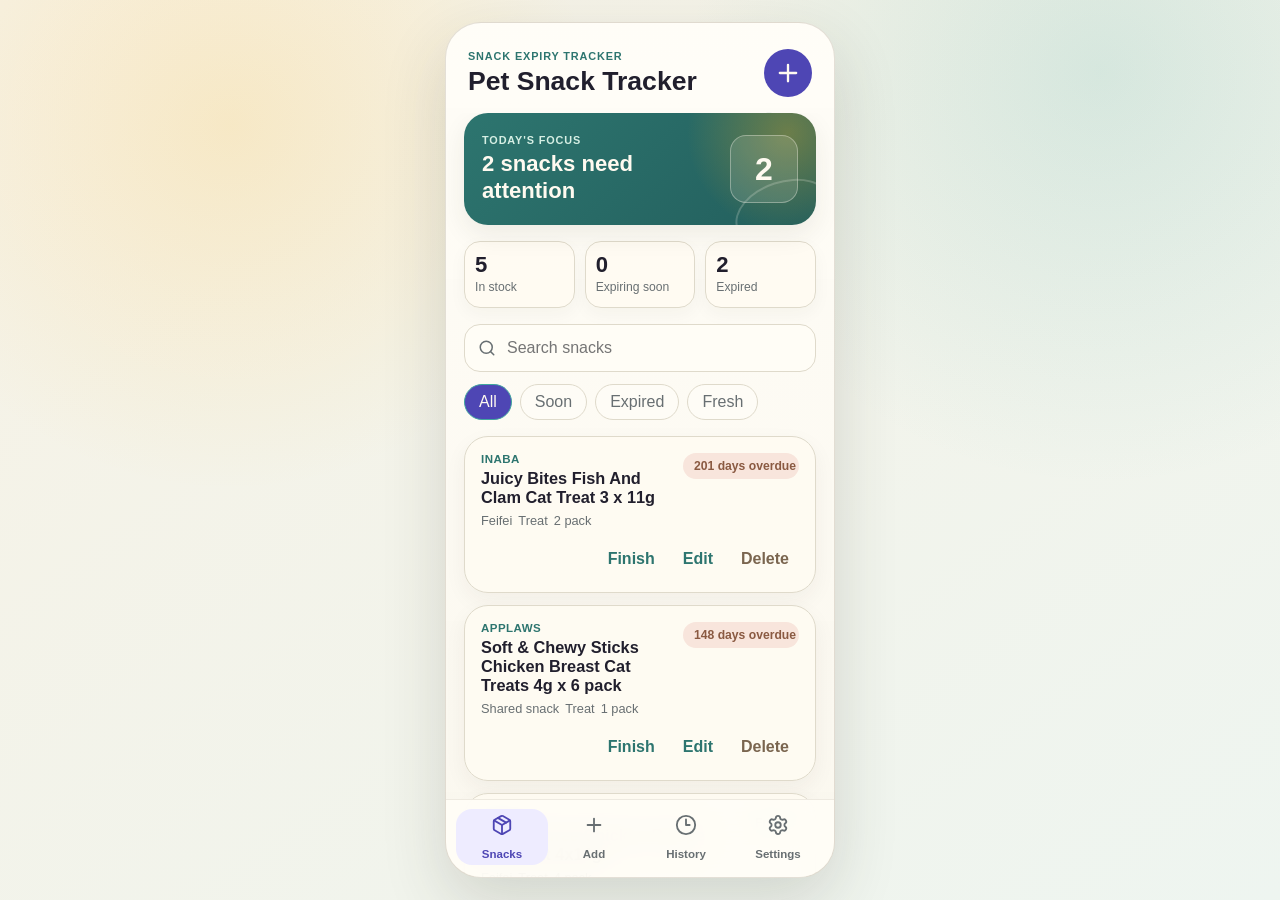
==== commit 50ee1e49: "Apply Moon-inspired visual refresh" ====
--- a/index.html
+++ b/index.html
@@ -25,7 +25,9 @@
           <h1 data-i18n="appTitle">Pet Snack Tracker</h1>
         </div>
         <button class="icon-button" type="button" id="quickAddButton" aria-label="Add snack">
-          <span aria-hidden="true">+</span>
+          <svg class="ui-icon" viewBox="0 0 24 24" aria-hidden="true" focusable="false">
+            <path d="M5 12h14m-7-7v14"></path>
+          </svg>
         </button>
       </header>
 
@@ -57,7 +59,10 @@
 
         <div class="search-row">
           <label class="search-field">
-            <span class="search-icon" aria-hidden="true"></span>
+            <svg class="ui-icon search-icon" viewBox="0 0 24 24" aria-hidden="true" focusable="false">
+              <path d="m21 21-4.34-4.34"></path>
+              <circle cx="11" cy="11" r="8"></circle>
+            </svg>
             <input id="searchInput" type="search" autocomplete="off" data-i18n-placeholder="searchPlaceholder" placeholder="Search snacks">
           </label>
         </div>
@@ -72,7 +77,10 @@
         <section class="snack-list" id="snackList" aria-live="polite"></section>
 
         <section class="empty-state hidden" id="emptyState">
-          <div class="empty-mark" aria-hidden="true"></div>
+          <svg class="ui-icon empty-mark" viewBox="0 0 24 24" aria-hidden="true" focusable="false">
+            <path d="M12 22V12m4 5h6m-3-3v6m2-9.465V8a2 2 0 0 0-1-1.73l-7-4a2 2 0 0 0-2 0l-7 4A2 2 0 0 0 3 8v8a2 2 0 0 0 1 1.729l7 4a2 2 0 0 0 2 .001l1.675-.955"></path>
+            <path d="M3.29 7 12 12l8.71-5M7.5 4.27l8.997 5.148"></path>
+          </svg>
           <h2 data-i18n="emptyTitle">No snacks yet</h2>
           <p data-i18n="emptyBody">Add the first treat and we'll keep its expiry date visible.</p>
           <button class="primary-button" type="button" id="emptyAddButton" data-i18n="addSnack">Add Snack</button>
@@ -86,7 +94,9 @@
         </div>
 
         <button class="scan-button" type="button" id="scanButton">
-          <span class="scan-icon" aria-hidden="true"></span>
+          <svg class="ui-icon scan-icon" viewBox="0 0 24 24" aria-hidden="true" focusable="false">
+            <path d="M3 7V5a2 2 0 0 1 2-2h2m10 0h2a2 2 0 0 1 2 2v2m0 10v2a2 2 0 0 1-2 2h-2M7 21H5a2 2 0 0 1-2-2v-2M8 7v10m4-10v10m5-10v10"></path>
+          </svg>
           <span>
             <strong data-i18n="scanProduct">Scan product code</strong>
             <small data-i18n="scanHint">Coming in native app. Manual entry works now.</small>
@@ -187,7 +197,10 @@
         </div>
         <section class="snack-list" id="historyList"></section>
         <section class="empty-state compact hidden" id="historyEmpty">
-          <div class="empty-mark" aria-hidden="true"></div>
+          <svg class="ui-icon empty-mark" viewBox="0 0 24 24" aria-hidden="true" focusable="false">
+            <path d="M12 22V12m4 5h6m-3-3v6m2-9.465V8a2 2 0 0 0-1-1.73l-7-4a2 2 0 0 0-2 0l-7 4A2 2 0 0 0 3 8v8a2 2 0 0 0 1 1.729l7 4a2 2 0 0 0 2 .001l1.675-.955"></path>
+            <path d="M3.29 7 12 12l8.71-5M7.5 4.27l8.997 5.148"></path>
+          </svg>
           <h2 data-i18n="historyEmptyTitle">Nothing finished yet</h2>
           <p data-i18n="historyEmptyBody">Finished snacks will move here automatically.</p>
         </section>
@@ -205,7 +218,9 @@
               <strong data-i18n="managePets">Manage pets</strong>
               <small id="petsSummary">2 pets</small>
             </span>
-            <span aria-hidden="true">›</span>
+            <svg class="ui-icon link-icon" viewBox="0 0 24 24" aria-hidden="true" focusable="false">
+              <path d="m9 18 6-6-6-6"></path>
+            </svg>
           </button>
 
           <label>
@@ -267,19 +282,32 @@
 
       <nav class="bottom-nav" aria-label="Primary navigation">
         <button class="nav-item active" type="button" data-screen="snacks">
-          <span class="nav-icon inventory" aria-hidden="true"></span>
+          <svg class="ui-icon nav-icon" viewBox="0 0 24 24" aria-hidden="true" focusable="false">
+            <path d="m7.5 4.27 9 5.15"></path>
+            <path d="M3.29 7 12 12l8.71-5"></path>
+            <path d="M12 22V12"></path>
+            <path d="m4 6.27 7-4a2 2 0 0 1 2 0l7 4A2 2 0 0 1 21 8v8a2 2 0 0 1-1 1.73l-7 4a2 2 0 0 1-2 0l-7-4A2 2 0 0 1 3 16V8a2 2 0 0 1 1-1.73Z"></path>
+          </svg>
           <span data-i18n="navSnacks">Snacks</span>
         </button>
         <button class="nav-item" type="button" data-screen="add">
-          <span class="nav-icon add" aria-hidden="true"></span>
+          <svg class="ui-icon nav-icon" viewBox="0 0 24 24" aria-hidden="true" focusable="false">
+            <path d="M5 12h14m-7-7v14"></path>
+          </svg>
           <span data-i18n="navAdd">Add</span>
         </button>
         <button class="nav-item" type="button" data-screen="history">
-          <span class="nav-icon history" aria-hidden="true"></span>
+          <svg class="ui-icon nav-icon" viewBox="0 0 24 24" aria-hidden="true" focusable="false">
+            <circle cx="12" cy="12" r="10"></circle>
+            <path d="M12 6v6h4"></path>
+          </svg>
           <span data-i18n="navHistory">History</span>
         </button>
         <button class="nav-item" type="button" data-screen="settings">
-          <span class="nav-icon settings" aria-hidden="true"></span>
+          <svg class="ui-icon nav-icon" viewBox="0 0 24 24" aria-hidden="true" focusable="false">
+            <path d="M9.671 4.136a2.34 2.34 0 0 1 4.659 0 2.34 2.34 0 0 0 3.319 1.915 2.34 2.34 0 0 1 2.33 4.033 2.34 2.34 0 0 0 0 3.831 2.34 2.34 0 0 1-2.33 4.033 2.34 2.34 0 0 0-3.319 1.915 2.34 2.34 0 0 1-4.659 0 2.34 2.34 0 0 0-3.32-1.915 2.34 2.34 0 0 1-2.33-4.033 2.34 2.34 0 0 0 0-3.831A2.34 2.34 0 0 1 6.35 6.051a2.34 2.34 0 0 0 3.319-1.915"></path>
+            <circle cx="12" cy="12" r="3"></circle>
+          </svg>
           <span data-i18n="navSettings">Settings</span>
         </button>
       </nav>
--- a/styles.css
+++ b/styles.css
@@ -1,21 +1,35 @@
 :root {
   color-scheme: light;
-  --ink: #26322f;
-  --ink-soft: #71817a;
-  --paper: #f7f4e9;
-  --surface: #fffdf5;
-  --surface-soft: #f4eedf;
-  --line: #e2d9c4;
-  --sage: #6fa890;
-  --sage-dark: #2f7463;
-  --sky: #8ab6c8;
-  --honey: #e3b86f;
+  --moon-piccolo: #4e46b4;
+  --moon-hit: #40a69f;
+  --moon-beerus: #e2e2e2;
+  --moon-goku: #f5f5f5;
+  --moon-gohan: #ffffff;
+  --moon-trunks: #595d62;
+  --moon-krillin: #ffb319;
+  --ink: #211f2d;
+  --ink-soft: #686f72;
+  --paper: #f5f3eb;
+  --surface: #fffdf7;
+  --surface-soft: #f2efe5;
+  --line: #dfdacb;
+  --sage: #40a69f;
+  --sage-dark: #2d756f;
+  --sky: #88b8cf;
+  --honey: #ffb319;
   --lavender: #b6a7d8;
-  --mint-soft: #e3f3e9;
-  --gold-soft: #fff0c4;
-  --clay-soft: #f4ddd1;
-  --shadow: 0 22px 70px rgba(67, 58, 37, 0.15);
-  --radius: 10px;
+  --mint-soft: #e7f6f3;
+  --gold-soft: #fff4d7;
+  --clay-soft: #f8e5dc;
+  --shadow: 0 24px 64px rgba(51, 47, 38, 0.16);
+  --shadow-soft: 0 10px 26px rgba(51, 47, 38, 0.08);
+  --radius-xs: 4px;
+  --radius-sm: 8px;
+  --radius-md: 12px;
+  --radius-lg: 16px;
+  --radius-xl: 24px;
+  --radius-pill: 999px;
+  --radius: var(--radius-lg);
   --ease: cubic-bezier(0.16, 1, 0.3, 1);
 }
 
@@ -28,11 +42,11 @@
   margin: 0;
   overflow-x: hidden;
   background:
-    radial-gradient(circle at 18% 14%, rgba(227, 184, 111, 0.2), transparent 28%),
-    radial-gradient(circle at 86% 8%, rgba(138, 182, 200, 0.2), transparent 30%),
-    linear-gradient(145deg, #f8f3e3, #eef5ea);
+    radial-gradient(circle at 18% 14%, rgba(255, 179, 25, 0.16), transparent 28%),
+    radial-gradient(circle at 86% 8%, rgba(64, 166, 159, 0.16), transparent 30%),
+    linear-gradient(145deg, #f7f2e5, #eef5f0);
   color: var(--ink);
-  font-family: ui-rounded, "SF Pro Rounded", -apple-system, BlinkMacSystemFont, "Segoe UI", sans-serif;
+  font-family: "DM Sans", ui-rounded, "SF Pro Rounded", -apple-system, BlinkMacSystemFont, "Segoe UI", sans-serif;
 }
 
 button,
@@ -44,6 +58,17 @@
 
 button {
   cursor: pointer;
+}
+
+.ui-icon {
+  display: block;
+  width: 24px;
+  height: 24px;
+  fill: none;
+  stroke: currentColor;
+  stroke-width: 2;
+  stroke-linecap: round;
+  stroke-linejoin: round;
 }
 
 .app-shell {
@@ -64,9 +89,9 @@
   flex-direction: column;
   overflow: hidden;
   border: 1px solid rgba(91, 72, 43, 0.16);
-  border-radius: 32px;
+  border-radius: 36px;
   background:
-    linear-gradient(180deg, rgba(255, 253, 245, 0.94), rgba(255, 251, 239, 0.98)),
+    linear-gradient(180deg, rgba(255, 253, 247, 0.96), rgba(250, 247, 238, 0.98)),
     var(--surface);
   box-shadow: var(--shadow);
 }
@@ -101,7 +126,7 @@
 .panel-label {
   margin: 0 0 5px;
   color: var(--sage-dark);
-  font-size: 0.72rem;
+  font-size: 0.68rem;
   font-weight: 900;
   letter-spacing: 0.08em;
   text-transform: uppercase;
@@ -116,13 +141,13 @@
 
 h1 {
   margin-bottom: 0;
-  font-size: 1.56rem;
-  line-height: 1.05;
+  font-size: 1.66rem;
+  line-height: 1.08;
 }
 
 h2 {
   margin-bottom: 0;
-  font-size: 1.34rem;
+  font-size: 1.38rem;
   line-height: 1.18;
 }
 
@@ -133,17 +158,21 @@
 
 .icon-button {
   display: grid;
-  width: 44px;
-  height: 44px;
+  width: 48px;
+  height: 48px;
   flex: 0 0 auto;
   place-items: center;
   border: 0;
   border-radius: 50%;
-  background: var(--sage-dark);
+  background: var(--moon-piccolo);
   color: #fffaf0;
-  font-size: 1.8rem;
   line-height: 1;
   transition: transform 180ms var(--ease), background 180ms var(--ease);
+}
+
+.icon-button .ui-icon {
+  width: 28px;
+  height: 28px;
 }
 
 .icon-button:active {
@@ -173,17 +202,20 @@
 .hero-panel {
   position: relative;
   display: flex;
-  min-height: 118px;
+  min-height: 112px;
   align-items: center;
   justify-content: space-between;
   gap: 18px;
-  margin-bottom: 14px;
+  margin-bottom: 16px;
   overflow: hidden;
-  border: 1px solid rgba(255, 250, 240, 0.48);
-  border-radius: 26px 22px 28px 20px;
-  background: linear-gradient(135deg, #427d6b, #2c6356);
+  border: 0;
+  border-radius: var(--radius-xl);
+  background:
+    radial-gradient(circle at 92% 18%, rgba(255, 179, 25, 0.32), transparent 30%),
+    linear-gradient(135deg, #2d756f, #235f5d);
   color: #fffaf0;
-  padding: 20px;
+  padding: 20px 18px;
+  box-shadow: var(--shadow-soft);
 }
 
 .hero-panel::after {
@@ -192,7 +224,7 @@
   bottom: -20px;
   width: 96px;
   height: 60px;
-  border: 2px solid rgba(255, 250, 240, 0.22);
+  border: 2px solid rgba(255, 250, 240, 0.2);
   border-radius: 50%;
   content: "";
   transform: rotate(-18deg);
@@ -209,7 +241,7 @@
   flex: 0 0 auto;
   place-items: center;
   border: 1px solid rgba(255, 250, 240, 0.34);
-  border-radius: 20px 16px 22px;
+  border-radius: var(--radius-lg);
   background: rgba(255, 250, 240, 0.13);
   font-size: 2rem;
   font-weight: 900;
@@ -218,8 +250,8 @@
 .summary-strip {
   display: grid;
   grid-template-columns: repeat(3, minmax(0, 1fr));
-  gap: 8px;
-  margin-bottom: 14px;
+  gap: 10px;
+  margin-bottom: 16px;
 }
 
 .summary-strip div,
@@ -234,8 +266,9 @@
 
 .summary-strip div {
   min-width: 0;
-  border-radius: 18px 16px 20px;
+  border-radius: var(--radius-lg);
   padding: 12px 10px;
+  box-shadow: 0 6px 18px rgba(51, 47, 38, 0.04);
 }
 
 .summary-strip strong {
@@ -269,13 +302,13 @@
 .snack-form textarea,
 .settings-group select {
   width: 100%;
-  min-height: 46px;
+  min-height: 48px;
   border: 1px solid var(--line);
   border-radius: var(--radius);
-  background: rgba(255, 252, 243, 0.86);
+  background: rgba(255, 253, 247, 0.92);
   color: var(--ink);
   outline: none;
-  padding: 12px 13px;
+  padding: 12px 14px;
   transition: border-color 180ms var(--ease), box-shadow 180ms var(--ease), background 180ms var(--ease);
 }
 
@@ -292,29 +325,17 @@
 .settings-group select:focus {
   border-color: var(--sage);
   background: #fffdf5;
-  box-shadow: 0 0 0 4px rgba(111, 168, 144, 0.16);
+  box-shadow: 0 0 0 4px rgba(64, 166, 159, 0.18);
 }
 
 .search-icon {
   position: absolute;
-  left: 15px;
+  left: 14px;
   top: 50%;
-  width: 14px;
-  height: 14px;
-  border: 2px solid var(--ink-soft);
-  border-radius: 50%;
+  width: 18px;
+  height: 18px;
+  color: var(--ink-soft);
   transform: translateY(-50%);
-}
-
-.search-icon::after {
-  position: absolute;
-  right: -6px;
-  bottom: -5px;
-  width: 7px;
-  height: 2px;
-  background: var(--ink-soft);
-  content: "";
-  transform: rotate(45deg);
 }
 
 .filter-row {
@@ -335,7 +356,7 @@
   flex: 0 0 auto;
   border: 1px solid var(--line);
   border-radius: 999px;
-  background: rgba(255, 252, 243, 0.7);
+  background: rgba(255, 253, 247, 0.82);
   color: var(--ink-soft);
   padding: 0 14px;
   transition: background 180ms var(--ease), color 180ms var(--ease), border-color 180ms var(--ease);
@@ -343,14 +364,14 @@
 
 .filter-chip.active {
   border-color: var(--sage);
-  background: var(--sage);
+  background: var(--moon-piccolo);
   color: #fffaf0;
 }
 
 .snack-list,
 .pet-list {
   display: grid;
-  gap: 10px;
+  gap: 12px;
 }
 
 .snack-card {
@@ -358,14 +379,16 @@
   grid-template-columns: minmax(0, 1fr) auto;
   gap: 14px;
   align-items: start;
-  border-radius: 20px 16px 22px 18px;
-  padding: 14px;
-  transition: transform 180ms var(--ease), border-color 180ms var(--ease);
+  border-radius: var(--radius-xl);
+  padding: 16px;
+  box-shadow: 0 8px 22px rgba(51, 47, 38, 0.05);
+  transition: transform 180ms var(--ease), border-color 180ms var(--ease), box-shadow 180ms var(--ease);
 }
 
 .snack-card:focus-within,
 .snack-card:hover {
   border-color: rgba(111, 168, 144, 0.5);
+  box-shadow: 0 14px 28px rgba(51, 47, 38, 0.08);
   transform: translateY(-1px);
 }
 
@@ -380,7 +403,7 @@
 
 .snack-main h3 {
   margin: 0 0 6px;
-  font-size: 1rem;
+  font-size: 1.02rem;
   overflow-wrap: anywhere;
 }
 
@@ -398,7 +421,7 @@
   min-height: 26px;
   align-items: center;
   border-radius: 999px;
-  padding: 0 10px;
+  padding: 0 11px;
   font-size: 0.76rem;
   font-weight: 900;
   max-width: 116px;
@@ -433,7 +456,7 @@
 .text-button {
   min-height: 34px;
   border: 0;
-  border-radius: 999px;
+  border-radius: var(--radius-pill);
   background: transparent;
   color: var(--sage-dark);
   font-weight: 900;
@@ -459,7 +482,7 @@
 .settings-group,
 .pet-form {
   display: grid;
-  gap: 14px;
+  gap: 16px;
 }
 
 .snack-form label,
@@ -468,7 +491,7 @@
   display: grid;
   gap: 7px;
   color: var(--ink-soft);
-  font-size: 0.84rem;
+  font-size: 0.82rem;
   font-weight: 900;
 }
 
@@ -483,7 +506,7 @@
 .form-grid {
   display: grid;
   grid-template-columns: minmax(0, 1fr) minmax(0, 1fr);
-  gap: 10px;
+  gap: 12px;
 }
 
 .pet-picker {
@@ -493,10 +516,10 @@
 }
 
 .pet-chip {
-  min-height: 38px;
+  min-height: 40px;
   border: 1px solid var(--line);
-  border-radius: 999px;
-  background: rgba(255, 252, 243, 0.74);
+  border-radius: var(--radius-pill);
+  background: rgba(255, 253, 247, 0.88);
   color: var(--ink-soft);
   font-weight: 900;
   padding: 0 13px;
@@ -516,9 +539,9 @@
   justify-content: space-between;
   gap: 12px;
   margin-bottom: 14px;
-  border-radius: 20px 16px 22px;
+  border-radius: var(--radius-xl);
   color: var(--ink);
-  padding: 14px;
+  padding: 14px 16px;
   text-align: left;
 }
 
@@ -535,38 +558,14 @@
 }
 
 .scan-icon {
-  position: relative;
-  width: 34px;
-  height: 34px;
+  width: 38px;
+  height: 38px;
   flex: 0 0 auto;
-  border-radius: 10px;
-  background:
-    linear-gradient(var(--sage), var(--sage)) 9px 12px / 4px 12px no-repeat,
-    linear-gradient(var(--sage), var(--sage)) 15px 10px / 2px 14px no-repeat,
-    linear-gradient(var(--sage), var(--sage)) 20px 12px / 5px 12px no-repeat,
-    linear-gradient(var(--sage), var(--sage)) 27px 10px / 2px 14px no-repeat;
-}
-
-.scan-icon::before,
-.scan-icon::after {
-  position: absolute;
-  content: "";
-}
-
-.scan-icon::before {
-  inset: 0;
+  box-sizing: border-box;
   border: 2px solid var(--sage);
-  border-radius: 12px;
-}
-
-.scan-icon::after {
-  left: 8px;
-  right: 8px;
-  bottom: 7px;
-  height: 2px;
-  border-radius: 999px;
-  background: var(--sage);
-  opacity: 0.85;
+  border-radius: var(--radius-md);
+  color: var(--sage);
+  padding: 7px;
 }
 
 .toggle-row {
@@ -575,8 +574,8 @@
   justify-content: space-between;
   gap: 12px;
   border: 1px solid var(--line);
-  border-radius: 20px 16px 22px;
-  background: rgba(255, 252, 243, 0.74);
+  border-radius: var(--radius-xl);
+  background: rgba(255, 253, 247, 0.88);
   padding: 14px;
 }
 
@@ -598,7 +597,7 @@
 .form-actions {
   display: grid;
   grid-template-columns: 1fr 1.3fr;
-  gap: 10px;
+  gap: 12px;
   padding-top: 4px;
 }
 
@@ -613,14 +612,14 @@
 }
 
 .primary-button {
-  background: var(--sage-dark);
+  background: var(--moon-piccolo);
   color: #fffaf0;
 }
 
 .secondary-button,
 .small-button {
   border: 1px solid var(--line);
-  background: rgba(255, 252, 243, 0.8);
+  background: rgba(255, 253, 247, 0.88);
   color: var(--ink);
 }
 
@@ -658,11 +657,10 @@
   height: 54px;
   margin-bottom: 14px;
   border: 2px solid var(--line);
-  border-radius: 20px 16px 22px;
-  background:
-    linear-gradient(90deg, transparent 47%, var(--sage) 48%, var(--sage) 52%, transparent 53%),
-    linear-gradient(0deg, transparent 47%, var(--sage) 48%, var(--sage) 52%, transparent 53%),
-    rgba(255, 252, 243, 0.86);
+  border-radius: var(--radius-lg);
+  background: rgba(255, 253, 247, 0.86);
+  color: var(--sage);
+  padding: 12px;
 }
 
 .empty-state p {
@@ -672,7 +670,7 @@
 
 .notice-panel {
   margin-top: 18px;
-  border-radius: 20px 16px 22px;
+  border-radius: var(--radius-xl);
   padding: 16px;
 }
 
@@ -685,9 +683,9 @@
 .pet-form {
   margin-bottom: 16px;
   border: 1px solid var(--line);
-  border-radius: 22px 18px 24px;
-  background: rgba(255, 252, 243, 0.72);
-  padding: 14px;
+  border-radius: var(--radius-xl);
+  background: rgba(255, 253, 247, 0.88);
+  padding: 16px;
 }
 
 .pet-card {
@@ -695,7 +693,7 @@
   align-items: center;
   justify-content: space-between;
   gap: 12px;
-  border-radius: 20px 16px 22px;
+  border-radius: var(--radius-xl);
   padding: 14px;
 }
 
@@ -748,8 +746,8 @@
   width: 100%;
   display: grid;
   grid-template-columns: repeat(4, minmax(0, 1fr));
-  border-top: 1px solid rgba(91, 72, 43, 0.12);
-  background: rgba(255, 253, 245, 0.94);
+  border-top: 1px solid rgba(91, 72, 43, 0.1);
+  background: rgba(255, 253, 247, 0.94);
   padding: 9px 10px 12px;
   backdrop-filter: blur(18px);
 }
@@ -761,7 +759,7 @@
   place-items: center;
   gap: 3px;
   border: 0;
-  border-radius: 18px;
+  border-radius: var(--radius-lg);
   background: transparent;
   color: var(--ink-soft);
   font-size: 0.72rem;
@@ -769,93 +767,20 @@
 }
 
 .nav-item.active {
-  background: #e9f3ea;
-  color: var(--sage-dark);
+  background: #eeecff;
+  color: var(--moon-piccolo);
 }
 
 .nav-icon {
-  position: relative;
-  display: block;
   width: 22px;
   height: 22px;
 }
 
-.nav-icon.inventory {
-  border: 2px solid currentColor;
-  border-radius: 7px;
-}
-
-.nav-icon.inventory::before,
-.nav-icon.inventory::after {
-  position: absolute;
-  left: 4px;
-  right: 4px;
-  height: 2px;
-  border-radius: 999px;
-  background: currentColor;
-  content: "";
-}
-
-.nav-icon.inventory::before {
-  top: 6px;
-}
-
-.nav-icon.inventory::after {
-  top: 12px;
-}
-
-.nav-icon.add::before,
-.nav-icon.add::after {
-  position: absolute;
-  left: 3px;
-  right: 3px;
-  top: 10px;
-  height: 2px;
-  border-radius: 999px;
-  background: currentColor;
-  content: "";
-}
-
-.nav-icon.add::after {
-  transform: rotate(90deg);
-}
-
-.nav-icon.history {
-  border: 2px solid currentColor;
-  border-radius: 50%;
-}
-
-.nav-icon.history::before {
-  position: absolute;
-  left: 9px;
-  top: 4px;
-  width: 2px;
-  height: 7px;
-  background: currentColor;
-  content: "";
-}
-
-.nav-icon.history::after {
-  position: absolute;
-  left: 9px;
-  top: 10px;
-  width: 6px;
-  height: 2px;
-  background: currentColor;
-  content: "";
-}
-
-.nav-icon.settings {
-  border: 2px solid currentColor;
-  border-radius: 50%;
-}
-
-.nav-icon.settings::before {
-  position: absolute;
-  inset: 5px;
-  border: 2px solid currentColor;
-  border-radius: 50%;
-  content: "";
+.link-icon {
+  width: 20px;
+  height: 20px;
+  flex: 0 0 auto;
+  color: var(--ink-soft);
 }
 
 .hidden {
